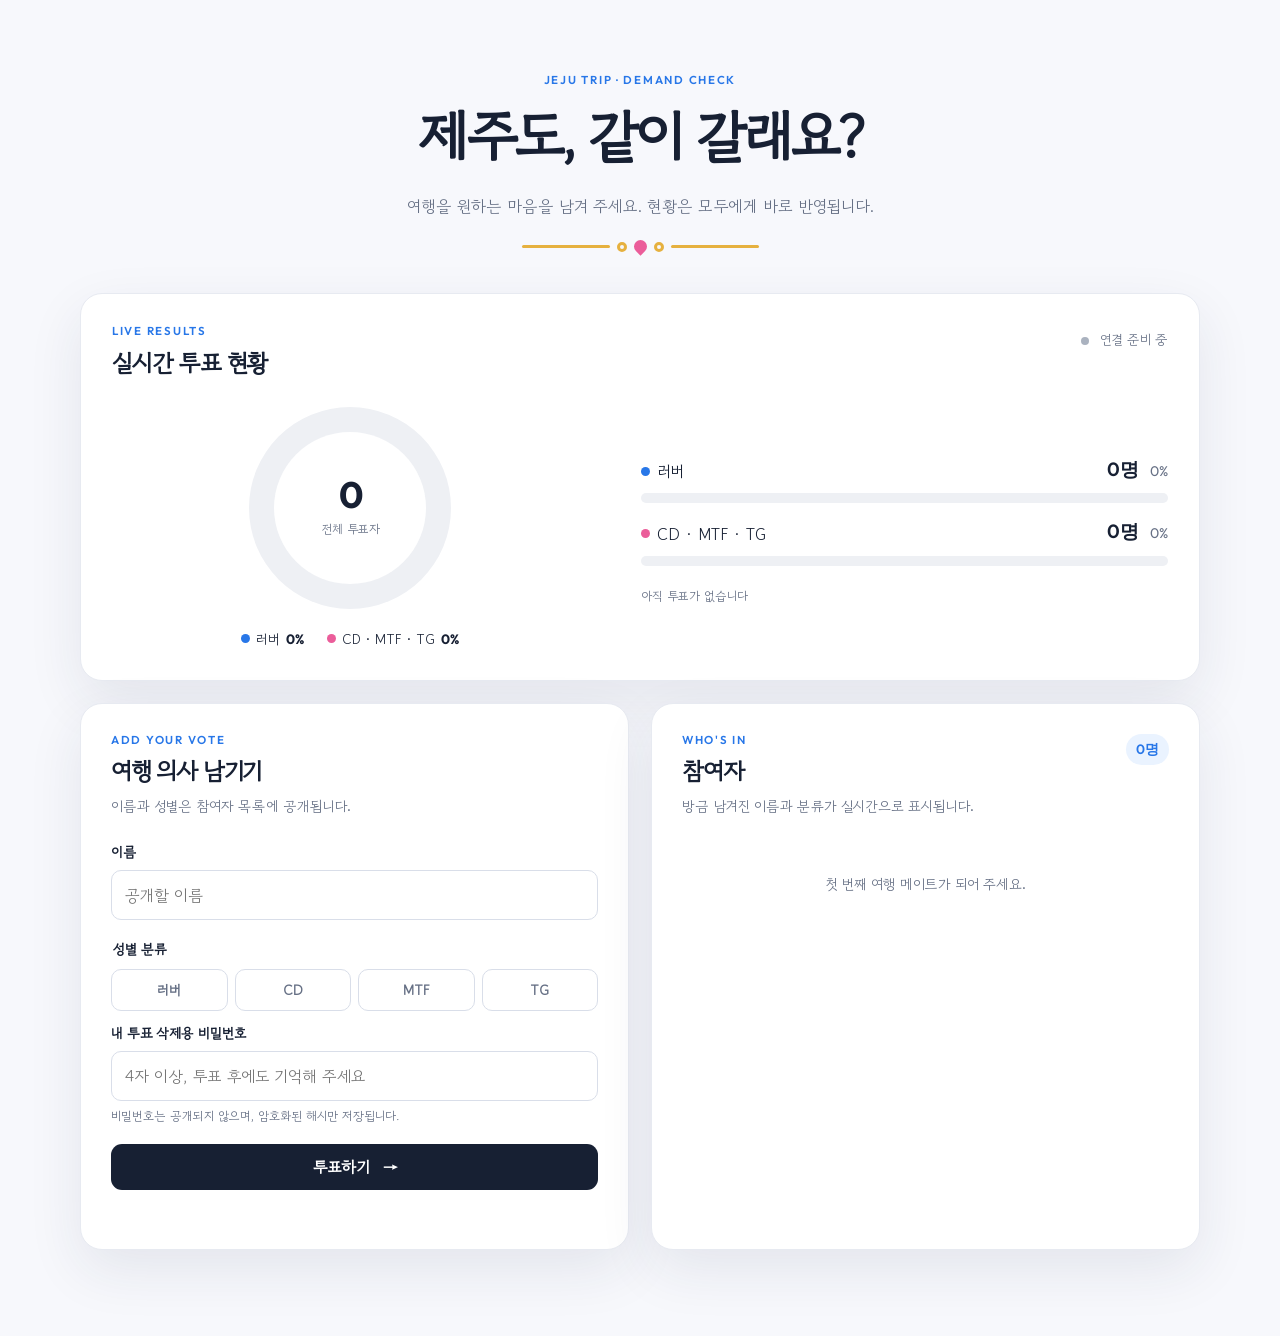
==== site/index.html @ 7d409d86 "Deploy travel vote site" ====
<!doctype html>
<html lang="ko">
  <head>
    <meta charset="UTF-8" />
    <meta name="viewport" content="width=device-width, initial-scale=1.0" />
    <meta
      name="description"
      content="제주도 여행 수요조사 실시간 투표"
    />
    <title>제주도 여행 수요조사</title>
    <link rel="preconnect" href="https://fonts.googleapis.com" />
    <link rel="preconnect" href="https://fonts.gstatic.com" crossorigin />
    <link
      href="https://fonts.googleapis.com/css2?family=Gowun+Dodum&family=Outfit:wght@400;500;600;700&display=swap"
      rel="stylesheet"
    />
    <link rel="stylesheet" href="./styles.css" />
  </head>
  <body>
    <main class="page-shell">
      <section class="hero" aria-labelledby="page-title">
        <p class="eyebrow">JEJU TRIP · DEMAND CHECK</p>
        <h1 id="page-title">제주도, 같이 갈래요?</h1>
        <p class="hero-copy">
          여행을 원하는 마음을 남겨 주세요. 현황은 모두에게 바로 반영됩니다.
        </p>
        <div class="island-line" aria-hidden="true">
          <span></span><i></i><b></b><i></i><span></span>
        </div>
      </section>

      <div id="setup-note" class="setup-note" hidden role="alert">
        아직 연결 설정이 되지 않았습니다. <code>site/config.js</code>에 Supabase
        프로젝트 정보를 넣은 뒤 다시 열어 주세요.
      </div>

      <section class="dashboard" aria-labelledby="results-title">
        <div class="section-heading">
          <div>
            <p class="eyebrow">LIVE RESULTS</p>
            <h2 id="results-title">실시간 투표 현황</h2>
          </div>
          <p id="connection-status" class="connection-status" aria-live="polite">
            연결 준비 중
          </p>
        </div>

        <div class="result-layout">
          <div class="chart-card">
            <div id="donut" class="donut empty" style="--lover-angle: 0deg" role="img" aria-label="성별 투표 비율 그래프">
              <div class="donut-center">
                <strong id="total-count">0</strong>
                <span>전체 투표자</span>
              </div>
            </div>
            <div class="legend" aria-label="그래프 범례">
              <div>
                <span class="legend-dot lover-dot"></span>
                <span>러버</span>
                <strong id="lover-percent">0%</strong>
              </div>
              <div>
                <span class="legend-dot other-dot"></span>
                <span>CD · MTF · TG</span>
                <strong id="other-percent">0%</strong>
              </div>
            </div>
          </div>

          <div class="count-card">
            <div class="count-row lover-row">
              <span class="count-label"><i></i>러버</span>
              <strong id="lover-count">0명</strong>
              <span id="lover-ratio" class="ratio">0%</span>
            </div>
            <div class="bar-track" aria-hidden="true"><span id="lover-bar" class="lover-bar"></span></div>
            <div class="count-row other-row">
              <span class="count-label"><i></i>CD · MTF · TG</span>
              <strong id="other-count">0명</strong>
              <span id="other-ratio" class="ratio">0%</span>
            </div>
            <div class="bar-track" aria-hidden="true"><span id="other-bar" class="other-bar"></span></div>
            <p class="update-time" id="updated-at">아직 투표가 없습니다</p>
          </div>
        </div>
      </section>

      <div class="content-grid">
        <section class="panel vote-panel" aria-labelledby="vote-title">
          <p class="eyebrow">ADD YOUR VOTE</p>
          <h2 id="vote-title">여행 의사 남기기</h2>
          <p class="panel-intro">이름과 성별은 참여자 목록에 공개됩니다.</p>

          <form id="vote-form" novalidate>
            <label for="voter-name">이름</label>
            <input id="voter-name" name="name" type="text" maxlength="40" autocomplete="name" placeholder="공개할 이름" required />

            <fieldset>
              <legend>성별 분류</legend>
              <div class="gender-options">
                <label><input type="radio" name="gender" value="lover" required /><span>러버</span></label>
                <label><input type="radio" name="gender" value="cd" /><span>CD</span></label>
                <label><input type="radio" name="gender" value="mtf" /><span>MTF</span></label>
                <label><input type="radio" name="gender" value="tg" /><span>TG</span></label>
              </div>
            </fieldset>

            <label for="vote-password">내 투표 삭제용 비밀번호</label>
            <input id="vote-password" name="password" type="password" minlength="4" maxlength="72" autocomplete="new-password" placeholder="4자 이상, 투표 후에도 기억해 주세요" required />
            <p class="input-hint">비밀번호는 공개되지 않으며, 암호화된 해시만 저장됩니다.</p>

            <button class="primary-button" type="submit">투표하기 <span aria-hidden="true">→</span></button>
            <p id="vote-message" class="form-message" aria-live="polite"></p>
          </form>
        </section>

        <section class="panel people-panel" aria-labelledby="people-title">
          <div class="people-heading">
            <div>
              <p class="eyebrow">WHO'S IN</p>
              <h2 id="people-title">참여자</h2>
            </div>
            <span id="people-count" class="people-count">0명</span>
          </div>
          <p class="panel-intro">방금 남겨진 이름과 분류가 실시간으로 표시됩니다.</p>
          <ul id="participant-list" class="participant-list" aria-live="polite"></ul>
          <p id="empty-participants" class="empty-state">첫 번째 여행 메이트가 되어 주세요.</p>
        </section>
      </div>

      <section class="manage-area" aria-label="투표 관리">
        <div id="own-vote-card" class="manage-card" hidden>
          <div>
            <p class="eyebrow">MY VOTE</p>
            <h2>내 투표 관리</h2>
            <p>이 기기에서 만든 투표를 삭제할 수 있습니다. 기기를 바꾸면 아래 투표번호가 필요합니다.</p>
          </div>
          <div class="vote-id-box">
            <label for="own-vote-id">투표번호</label>
            <div><input id="own-vote-id" readonly /><button id="copy-vote-id" type="button">복사</button></div>
          </div>
          <form id="own-delete-form" class="inline-form">
            <label for="own-delete-password">삭제용 비밀번호</label>
            <input id="own-delete-password" type="password" minlength="4" maxlength="72" required autocomplete="current-password" />
            <button class="outline-button" type="submit">내 투표 삭제</button>
          </form>
          <p id="own-delete-message" class="form-message" aria-live="polite"></p>
        </div>

        <section id="admin-console" class="admin-console" hidden aria-label="관리 도구">
          <p>참여자 카드에서 삭제 대상을 고른 뒤 마스터 비밀번호를 입력하세요.</p>
          <form id="admin-delete-form" class="admin-form">
            <label for="admin-vote-id">삭제할 투표번호</label>
            <input id="admin-vote-id" type="text" placeholder="참여자 목록에서 선택" required />
            <label for="admin-password">마스터 비밀번호</label>
            <input id="admin-password" type="password" required autocomplete="current-password" />
            <button class="danger-button" type="submit">투표 삭제</button>
          </form>
          <p id="admin-message" class="form-message" aria-live="polite"></p>
        </section>
      </section>
    </main>

    <template id="participant-template">
      <li class="participant">
        <span class="person-badge" aria-hidden="true"></span>
        <div class="person-copy"><strong></strong><span></span></div>
        <button class="admin-pick" type="button" hidden>삭제</button>
      </li>
    </template>

    <script src="./config.js"></script>
    <script type="module" src="./app.js"></script>
  </body>
</html>
---- site/styles.css ----
:root {
  --ink: #172033;
  --muted: #667085;
  --line: #e7eaf1;
  --blue: #2877e8;
  --blue-soft: #eaf3ff;
  --pink: #eb5d9a;
  --pink-soft: #fff0f6;
  --sun: #fff6d9;
  --paper: #ffffff;
  --page: #f7f8fc;
  --shadow: 0 20px 55px rgba(29, 45, 79, 0.09);
}

* { box-sizing: border-box; }
[hidden] { display: none !important; }
body { margin: 0; color: var(--ink); background: var(--page); font-family: "Gowun Dodum", system-ui, sans-serif; }
button, input { font: inherit; }
button { cursor: pointer; }

.page-shell { width: min(1120px, calc(100% - 32px)); margin: 0 auto; padding: 74px 0 64px; }
.hero { text-align: center; margin: 0 auto 40px; max-width: 660px; }
.eyebrow { margin: 0 0 8px; color: var(--blue); font: 600 0.72rem/1 "Outfit", sans-serif; letter-spacing: 0.15em; }
h1, h2, strong { font-family: "Gowun Dodum", system-ui, sans-serif; }
h1 { margin: 0; font-size: clamp(2.2rem, 5vw, 3.55rem); letter-spacing: -0.07em; }
h2 { margin: 0; font-size: 1.5rem; letter-spacing: -0.05em; }
.hero-copy { margin: 17px auto 0; color: var(--muted); font-size: 1.02rem; line-height: 1.7; }
.island-line { display: flex; justify-content: center; align-items: center; gap: 7px; margin-top: 20px; color: #e6b13f; }
.island-line span { width: 88px; height: 3px; background: currentColor; border-radius: 4px; }
.island-line i { width: 10px; height: 10px; display: block; border: 3px solid currentColor; border-radius: 50%; }
.island-line b { width: 13px; height: 13px; display: block; background: var(--pink); border-radius: 50% 50% 50% 0; transform: rotate(-45deg); }

.setup-note { max-width: 760px; margin: 0 auto 22px; padding: 14px 17px; border: 1px solid #f6d696; border-radius: 12px; color: #775f22; background: #fff8e5; font-size: .92rem; }
.dashboard, .panel, .manage-card { background: var(--paper); border: 1px solid var(--line); border-radius: 22px; box-shadow: var(--shadow); }
.dashboard { padding: 31px; }
.section-heading, .people-heading { display: flex; align-items: start; justify-content: space-between; gap: 16px; }
.connection-status { margin: 5px 0 0; color: var(--muted); font-size: .82rem; }
.connection-status::before { content: ""; display: inline-block; width: 8px; height: 8px; margin-right: 7px; border-radius: 50%; background: #aab2bf; }
.connection-status.connected::before { background: #39ac6c; box-shadow: 0 0 0 4px #e4f6eb; }
.result-layout { display: grid; grid-template-columns: .95fr 1.05fr; gap: 52px; align-items: center; margin-top: 27px; }
.chart-card { display: flex; flex-direction: column; align-items: center; }
.donut { --lover-angle: 0deg; position: relative; display: grid; width: 202px; height: 202px; place-items: center; border-radius: 50%; background: conic-gradient(var(--blue) 0deg var(--lover-angle), var(--pink) var(--lover-angle) 360deg); transition: background .45s ease; }.donut.empty { background: #eef0f4; }
.donut::after { content: ""; position: absolute; inset: 25px; border-radius: 50%; background: var(--paper); }
.donut-center { position: relative; z-index: 1; display: grid; text-align: center; }
.donut-center strong { font: 700 2.3rem/1 "Outfit", sans-serif; letter-spacing: -0.07em; }
.donut-center span { margin-top: 6px; color: var(--muted); font-size: .76rem; }
.legend { display: flex; flex-wrap: wrap; justify-content: center; gap: 10px 23px; margin-top: 20px; font-size: .85rem; }
.legend div { display: flex; align-items: center; gap: 6px; }.legend strong { font-family: "Outfit"; }.legend-dot { width: 9px; height: 9px; border-radius: 50%; }.lover-dot { background: var(--blue); }.other-dot { background: var(--pink); }
.count-card { display: grid; gap: 10px; }.count-row { display: grid; grid-template-columns: 1fr auto auto; align-items: baseline; gap: 11px; margin-top: 6px; }.count-row strong { font: 600 1.2rem "Outfit"; }.ratio { color: var(--muted); font: .88rem "Outfit"; }.count-label { display: inline-flex; align-items: center; gap: 7px; }.count-label i { width: 9px; height: 9px; border-radius: 50%; }.lover-row i { background: var(--blue); }.other-row i { background: var(--pink); }.bar-track { height: 10px; overflow: hidden; border-radius: 100px; background: #eef0f4; }.bar-track span { display: block; width: 0; height: 100%; border-radius: inherit; transition: width .45s ease; }.lover-bar { background: var(--blue); }.other-bar { background: var(--pink); }.update-time { margin: 11px 0 0; color: var(--muted); font-size: .76rem; }

.content-grid { display: grid; grid-template-columns: 1fr 1fr; gap: 22px; margin-top: 22px; }.panel { padding: 30px; }.panel-intro { margin: 8px 0 24px; color: var(--muted); font-size: .88rem; line-height: 1.55; }
form { display: grid; gap: 8px; } label, legend { font-size: .86rem; font-weight: 700; } input { width: 100%; min-width: 0; padding: 12px 13px; border: 1px solid #d9dee9; border-radius: 10px; color: var(--ink); outline: none; background: #fff; transition: border-color .15s, box-shadow .15s; } input:focus { border-color: var(--blue); box-shadow: 0 0 0 4px #eaf3ff; } fieldset { margin: 11px 0 4px; padding: 0; border: 0; } legend { margin-bottom: 10px; }.gender-options { display: grid; grid-template-columns: repeat(4, 1fr); gap: 7px; }.gender-options label { position: relative; }.gender-options input { position: absolute; opacity: 0; }.gender-options span { display: block; padding: 10px 5px; border: 1px solid #d9dee9; border-radius: 10px; text-align: center; color: var(--muted); font-weight: 600; transition: .15s; }.gender-options input:checked + span { border-color: var(--blue); color: var(--blue); background: var(--blue-soft); box-shadow: inset 0 0 0 1px var(--blue); }.input-hint { margin: -2px 0 6px; color: var(--muted); font-size: .76rem; }.primary-button, .outline-button, .danger-button { min-height: 46px; border: 0; border-radius: 11px; font-weight: 700; }.primary-button { margin-top: 5px; color: white; background: var(--ink); }.primary-button:hover { background: #283956; }.primary-button:disabled, .outline-button:disabled, .danger-button:disabled { cursor: wait; opacity: .55; }.primary-button span { margin-left: 8px; }.form-message { min-height: 18px; margin: 3px 0 0; color: var(--muted); font-size: .8rem; line-height: 1.45; }.form-message.error { color: #bb355e; }.form-message.success { color: #23824d; }
.people-count { padding: 6px 10px; border-radius: 99px; color: var(--blue); background: var(--blue-soft); font: 600 .85rem "Outfit"; }.participant-list { display: grid; gap: 8px; max-height: 418px; margin: 0; padding: 0; overflow-y: auto; list-style: none; }.participant { display: grid; grid-template-columns: auto 1fr auto; align-items: center; gap: 10px; padding: 10px; border: 1px solid #edf0f5; border-radius: 12px; }.person-badge { width: 29px; height: 29px; border-radius: 50%; background: var(--blue-soft); }.person-copy { display: grid; min-width: 0; gap: 2px; }.person-copy strong { overflow: hidden; text-overflow: ellipsis; white-space: nowrap; font-size: .92rem; }.person-copy span { color: var(--muted); font-size: .72rem; }.admin-pick { padding: 5px 7px; border: 1px solid #ecc9d8; border-radius: 7px; color: #bd3d70; background: #fff7fa; font-size: .69rem; }.empty-state { margin: 32px 0; color: var(--muted); text-align: center; font-size: .88rem; }

.manage-area { margin-top: 22px; }.manage-card { display: grid; grid-template-columns: 1.1fr .75fr 1.1fr; gap: 22px; align-items: end; padding: 27px 30px; }.manage-card h2 { font-size: 1.27rem; }.manage-card p:not(.eyebrow) { margin: 7px 0 0; color: var(--muted); font-size: .82rem; line-height: 1.55; }.vote-id-box { display: grid; gap: 8px; }.vote-id-box div { display: flex; }.vote-id-box input { border-radius: 10px 0 0 10px; font: .72rem "Outfit"; }.vote-id-box button { padding: 0 11px; border: 1px solid #d9dee9; border-left: 0; border-radius: 0 10px 10px 0; color: var(--ink); background: #f4f6fa; font-size: .8rem; }.inline-form { grid-template-columns: 1fr auto; align-items: end; }.inline-form label { grid-column: 1 / -1; }.outline-button { padding: 0 15px; border: 1px solid var(--ink); background: white; color: var(--ink); }.outline-button:hover { background: #f5f7fb; }.inline-form .form-message { grid-column: 1 / -1; }.admin-console { margin-top: 15px; padding: 21px 22px 22px; border: 1px dashed #e8bfd0; border-radius: 16px; color: #7a3a54; background: #fff9fb; }.admin-console > p { margin: 0 0 15px; font-size: .8rem; }.admin-form { display: grid; grid-template-columns: 1fr 1fr auto; align-items: end; }.admin-form label { grid-row: 1; }.admin-form input, .admin-form button { grid-row: 2; }.danger-button { padding: 0 17px; color: white; background: #ca3f70; }.danger-button:hover { background: #ad2f5c; }

@media (max-width: 760px) { .page-shell { padding-top: 48px; }.dashboard, .panel { padding: 23px; }.result-layout, .content-grid, .manage-card { grid-template-columns: 1fr; gap: 28px; }.count-card { max-width: 450px; width: 100%; margin: 0 auto; }.manage-card { align-items: stretch; }.inline-form, .admin-form { grid-template-columns: 1fr; }.admin-form label, .admin-form input, .admin-form button { grid-row: auto; }.participant-list { max-height: 340px; } }
@media (max-width: 420px) { .page-shell { width: min(100% - 22px, 1120px); }.section-heading { display: block; }.connection-status { margin-top: 13px; }.gender-options { gap: 4px; }.gender-options span { font-size: .76rem; }.donut { width: 180px; height: 180px; }.donut::after { inset: 22px; } }
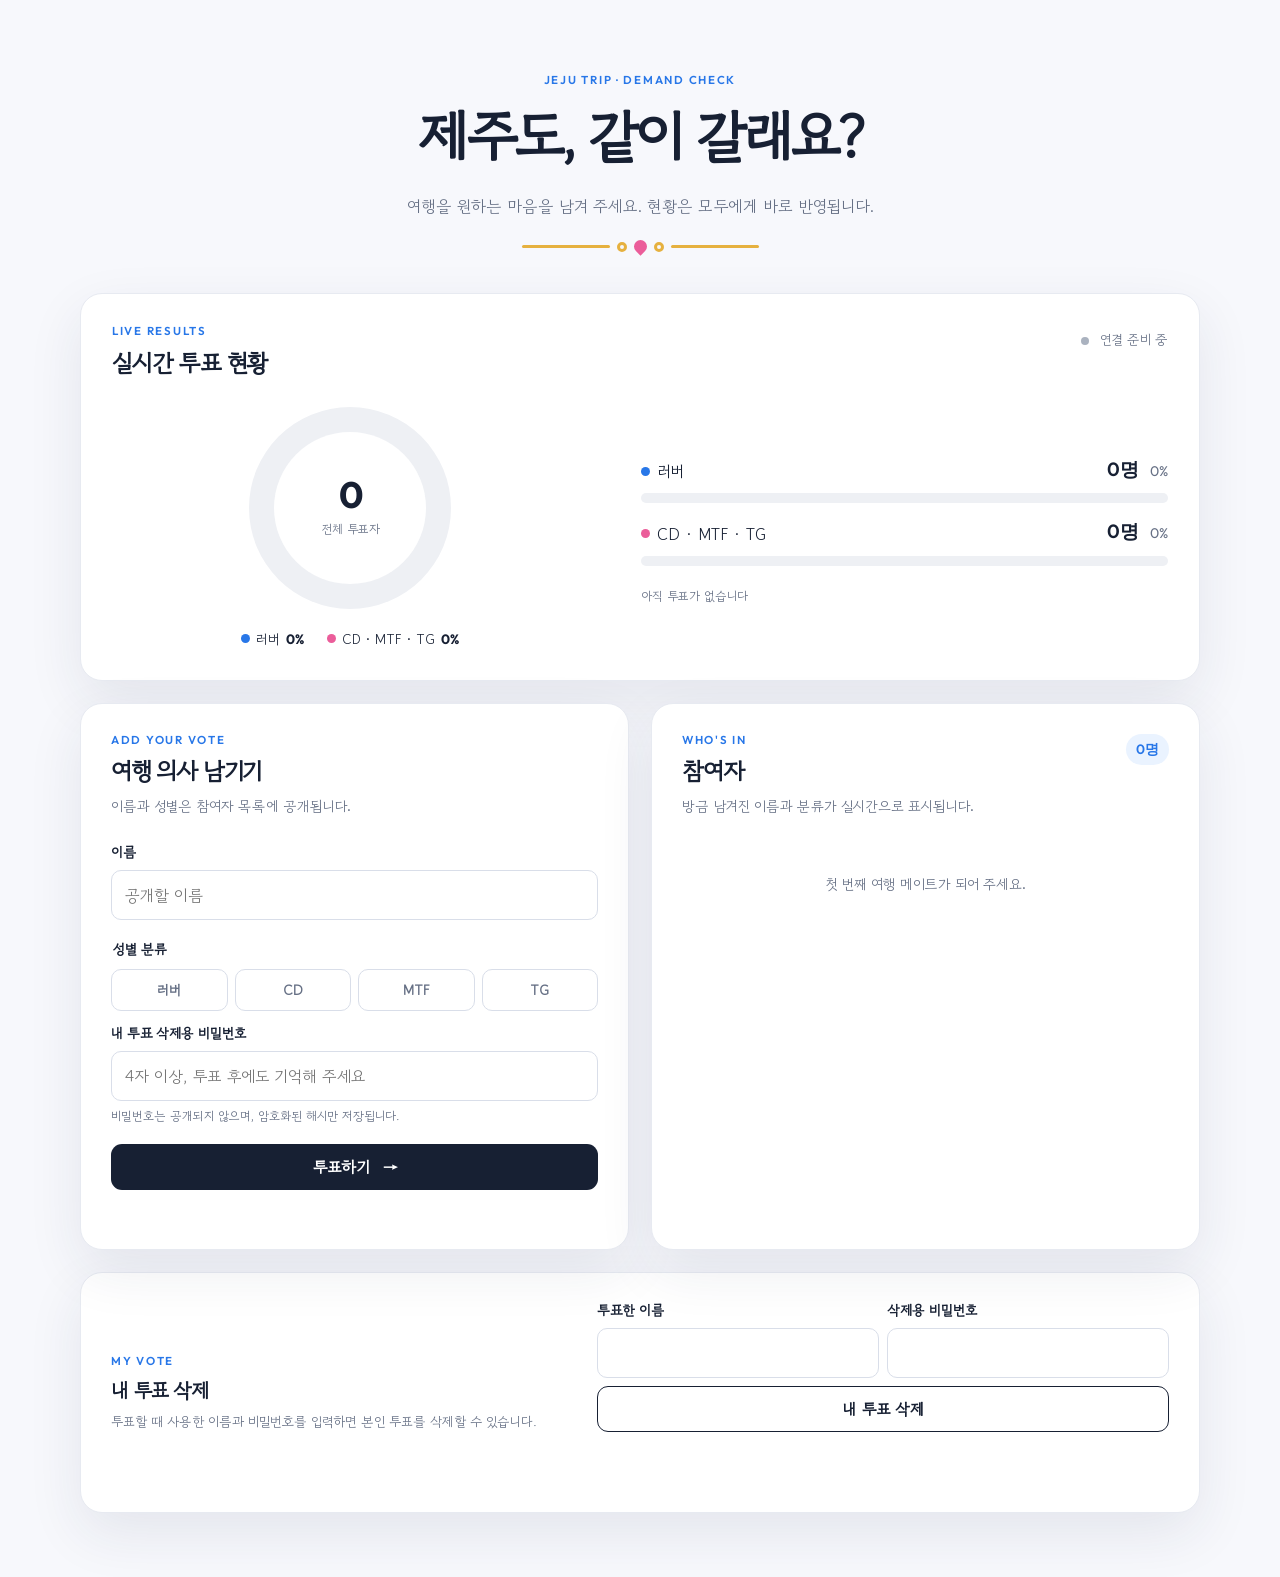
==== commit 2aa6d1d1: "사용자 투표 삭제 기능 추가" ====
--- a/site/index.html
+++ b/site/index.html
@@ -129,18 +129,16 @@
       </div>
 
       <section class="manage-area" aria-label="투표 관리">
-        <div id="own-vote-card" class="manage-card" hidden>
+        <div id="own-vote-card" class="manage-card">
           <div>
             <p class="eyebrow">MY VOTE</p>
-            <h2>내 투표 관리</h2>
-            <p>이 기기에서 만든 투표를 삭제할 수 있습니다. 기기를 바꾸면 아래 투표번호가 필요합니다.</p>
-          </div>
-          <div class="vote-id-box">
-            <label for="own-vote-id">투표번호</label>
-            <div><input id="own-vote-id" readonly /><button id="copy-vote-id" type="button">복사</button></div>
+            <h2>내 투표 삭제</h2>
+            <p>투표할 때 사용한 이름과 비밀번호를 입력하면 본인 투표를 삭제할 수 있습니다.</p>
           </div>
           <form id="own-delete-form" class="inline-form">
+            <label for="own-delete-name">투표한 이름</label>
             <label for="own-delete-password">삭제용 비밀번호</label>
+            <input id="own-delete-name" type="text" maxlength="40" required autocomplete="name" />
             <input id="own-delete-password" type="password" minlength="4" maxlength="72" required autocomplete="current-password" />
             <button class="outline-button" type="submit">내 투표 삭제</button>
           </form>
--- a/site/styles.css
+++ b/site/styles.css
@@ -52,7 +52,7 @@
 form { display: grid; gap: 8px; } label, legend { font-size: .86rem; font-weight: 700; } input { width: 100%; min-width: 0; padding: 12px 13px; border: 1px solid #d9dee9; border-radius: 10px; color: var(--ink); outline: none; background: #fff; transition: border-color .15s, box-shadow .15s; } input:focus { border-color: var(--blue); box-shadow: 0 0 0 4px #eaf3ff; } fieldset { margin: 11px 0 4px; padding: 0; border: 0; } legend { margin-bottom: 10px; }.gender-options { display: grid; grid-template-columns: repeat(4, 1fr); gap: 7px; }.gender-options label { position: relative; }.gender-options input { position: absolute; opacity: 0; }.gender-options span { display: block; padding: 10px 5px; border: 1px solid #d9dee9; border-radius: 10px; text-align: center; color: var(--muted); font-weight: 600; transition: .15s; }.gender-options input:checked + span { border-color: var(--blue); color: var(--blue); background: var(--blue-soft); box-shadow: inset 0 0 0 1px var(--blue); }.input-hint { margin: -2px 0 6px; color: var(--muted); font-size: .76rem; }.primary-button, .outline-button, .danger-button { min-height: 46px; border: 0; border-radius: 11px; font-weight: 700; }.primary-button { margin-top: 5px; color: white; background: var(--ink); }.primary-button:hover { background: #283956; }.primary-button:disabled, .outline-button:disabled, .danger-button:disabled { cursor: wait; opacity: .55; }.primary-button span { margin-left: 8px; }.form-message { min-height: 18px; margin: 3px 0 0; color: var(--muted); font-size: .8rem; line-height: 1.45; }.form-message.error { color: #bb355e; }.form-message.success { color: #23824d; }
 .people-count { padding: 6px 10px; border-radius: 99px; color: var(--blue); background: var(--blue-soft); font: 600 .85rem "Outfit"; }.participant-list { display: grid; gap: 8px; max-height: 418px; margin: 0; padding: 0; overflow-y: auto; list-style: none; }.participant { display: grid; grid-template-columns: auto 1fr auto; align-items: center; gap: 10px; padding: 10px; border: 1px solid #edf0f5; border-radius: 12px; }.person-badge { width: 29px; height: 29px; border-radius: 50%; background: var(--blue-soft); }.person-copy { display: grid; min-width: 0; gap: 2px; }.person-copy strong { overflow: hidden; text-overflow: ellipsis; white-space: nowrap; font-size: .92rem; }.person-copy span { color: var(--muted); font-size: .72rem; }.admin-pick { padding: 5px 7px; border: 1px solid #ecc9d8; border-radius: 7px; color: #bd3d70; background: #fff7fa; font-size: .69rem; }.empty-state { margin: 32px 0; color: var(--muted); text-align: center; font-size: .88rem; }
 
-.manage-area { margin-top: 22px; }.manage-card { display: grid; grid-template-columns: 1.1fr .75fr 1.1fr; gap: 22px; align-items: end; padding: 27px 30px; }.manage-card h2 { font-size: 1.27rem; }.manage-card p:not(.eyebrow) { margin: 7px 0 0; color: var(--muted); font-size: .82rem; line-height: 1.55; }.vote-id-box { display: grid; gap: 8px; }.vote-id-box div { display: flex; }.vote-id-box input { border-radius: 10px 0 0 10px; font: .72rem "Outfit"; }.vote-id-box button { padding: 0 11px; border: 1px solid #d9dee9; border-left: 0; border-radius: 0 10px 10px 0; color: var(--ink); background: #f4f6fa; font-size: .8rem; }.inline-form { grid-template-columns: 1fr auto; align-items: end; }.inline-form label { grid-column: 1 / -1; }.outline-button { padding: 0 15px; border: 1px solid var(--ink); background: white; color: var(--ink); }.outline-button:hover { background: #f5f7fb; }.inline-form .form-message { grid-column: 1 / -1; }.admin-console { margin-top: 15px; padding: 21px 22px 22px; border: 1px dashed #e8bfd0; border-radius: 16px; color: #7a3a54; background: #fff9fb; }.admin-console > p { margin: 0 0 15px; font-size: .8rem; }.admin-form { display: grid; grid-template-columns: 1fr 1fr auto; align-items: end; }.admin-form label { grid-row: 1; }.admin-form input, .admin-form button { grid-row: 2; }.danger-button { padding: 0 17px; color: white; background: #ca3f70; }.danger-button:hover { background: #ad2f5c; }
+.manage-area { margin-top: 22px; }.manage-card { display: grid; grid-template-columns: 1fr 1.25fr; gap: 28px; align-items: end; padding: 27px 30px; }.manage-card h2 { font-size: 1.27rem; }.manage-card p:not(.eyebrow) { margin: 7px 0 0; color: var(--muted); font-size: .82rem; line-height: 1.55; }.inline-form { grid-template-columns: repeat(2, minmax(0, 1fr)); align-items: end; }.inline-form button, .inline-form .form-message { grid-column: 1 / -1; }.outline-button { padding: 0 15px; border: 1px solid var(--ink); background: white; color: var(--ink); }.outline-button:hover { background: #f5f7fb; }.admin-console { margin-top: 15px; padding: 21px 22px 22px; border: 1px dashed #e8bfd0; border-radius: 16px; color: #7a3a54; background: #fff9fb; }.admin-console > p { margin: 0 0 15px; font-size: .8rem; }.admin-form { display: grid; grid-template-columns: 1fr 1fr auto; align-items: end; }.admin-form label { grid-row: 1; }.admin-form input, .admin-form button { grid-row: 2; }.danger-button { padding: 0 17px; color: white; background: #ca3f70; }.danger-button:hover { background: #ad2f5c; }
 
 @media (max-width: 760px) { .page-shell { padding-top: 48px; }.dashboard, .panel { padding: 23px; }.result-layout, .content-grid, .manage-card { grid-template-columns: 1fr; gap: 28px; }.count-card { max-width: 450px; width: 100%; margin: 0 auto; }.manage-card { align-items: stretch; }.inline-form, .admin-form { grid-template-columns: 1fr; }.admin-form label, .admin-form input, .admin-form button { grid-row: auto; }.participant-list { max-height: 340px; } }
 @media (max-width: 420px) { .page-shell { width: min(100% - 22px, 1120px); }.section-heading { display: block; }.connection-status { margin-top: 13px; }.gender-options { gap: 4px; }.gender-options span { font-size: .76rem; }.donut { width: 180px; height: 180px; }.donut::after { inset: 22px; } }
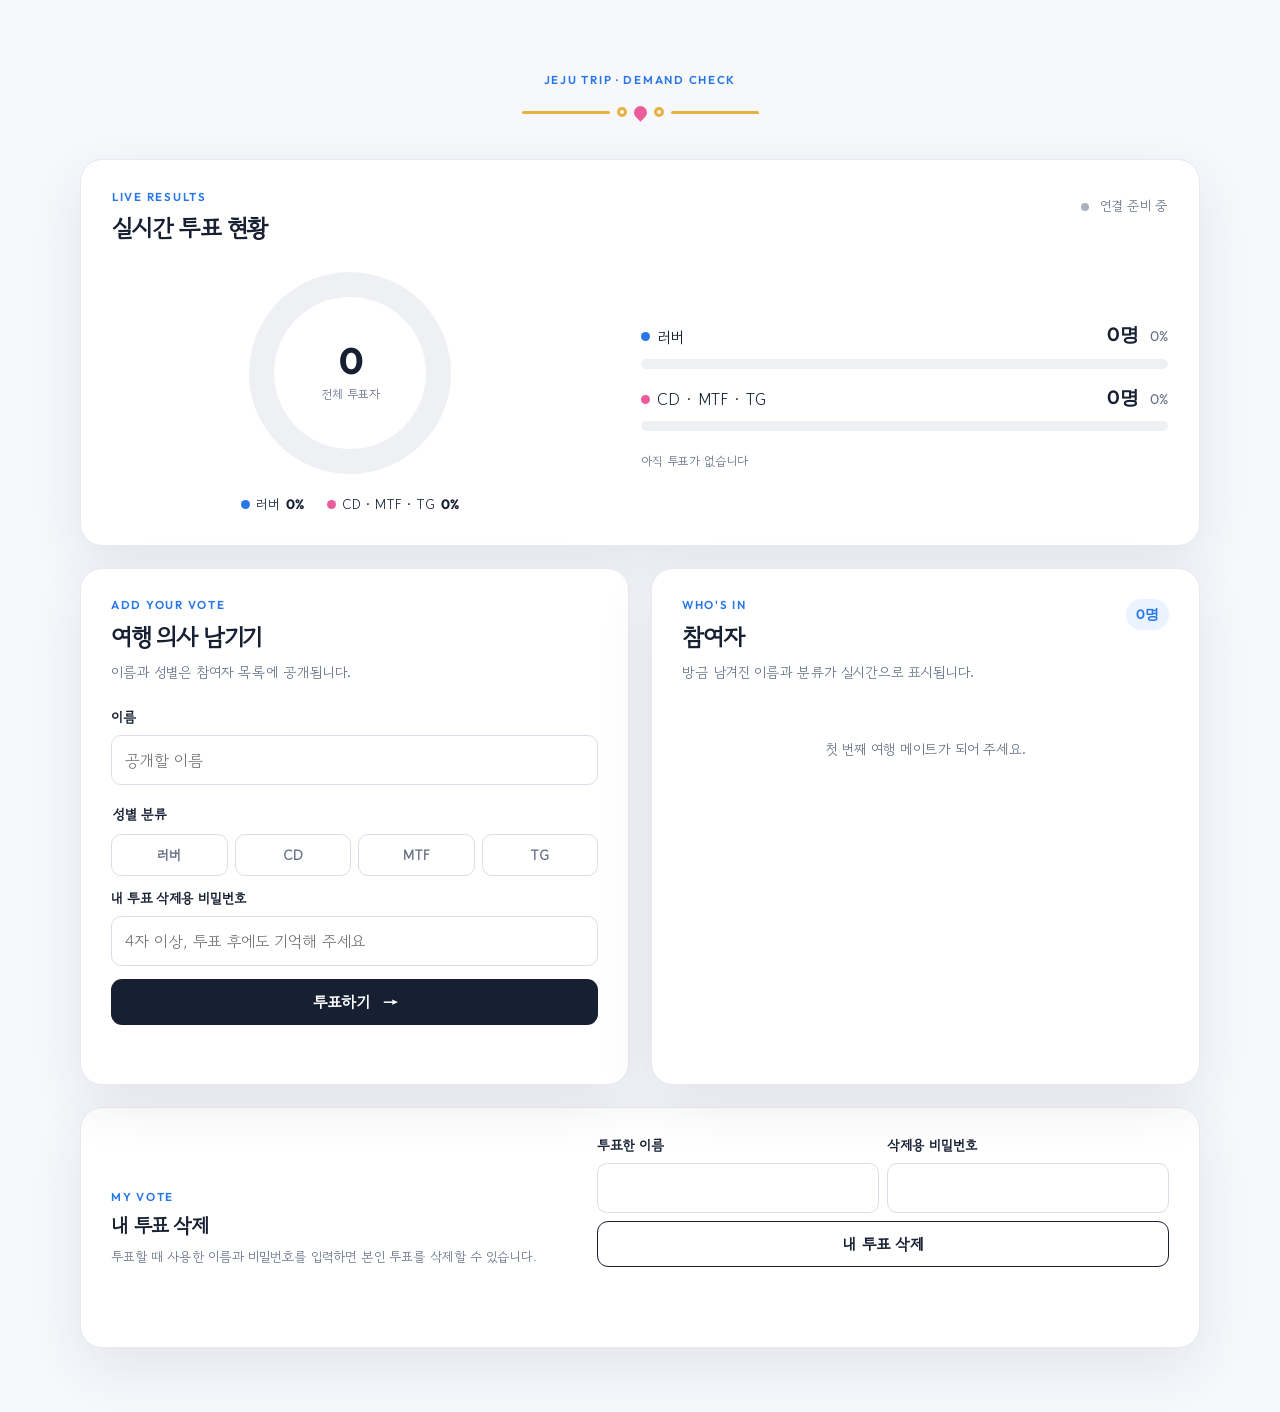
==== commit a308e2c1: "텍스트 수정" ====
--- a/site/index.html
+++ b/site/index.html
@@ -20,10 +20,7 @@
     <main class="page-shell">
       <section class="hero" aria-labelledby="page-title">
         <p class="eyebrow">JEJU TRIP · DEMAND CHECK</p>
-        <h1 id="page-title">제주도, 같이 갈래요?</h1>
-        <p class="hero-copy">
-          여행을 원하는 마음을 남겨 주세요. 현황은 모두에게 바로 반영됩니다.
-        </p>
+  
         <div class="island-line" aria-hidden="true">
           <span></span><i></i><b></b><i></i><span></span>
         </div>
@@ -107,7 +104,7 @@
 
             <label for="vote-password">내 투표 삭제용 비밀번호</label>
             <input id="vote-password" name="password" type="password" minlength="4" maxlength="72" autocomplete="new-password" placeholder="4자 이상, 투표 후에도 기억해 주세요" required />
-            <p class="input-hint">비밀번호는 공개되지 않으며, 암호화된 해시만 저장됩니다.</p>
+       
 
             <button class="primary-button" type="submit">투표하기 <span aria-hidden="true">→</span></button>
             <p id="vote-message" class="form-message" aria-live="polite"></p>
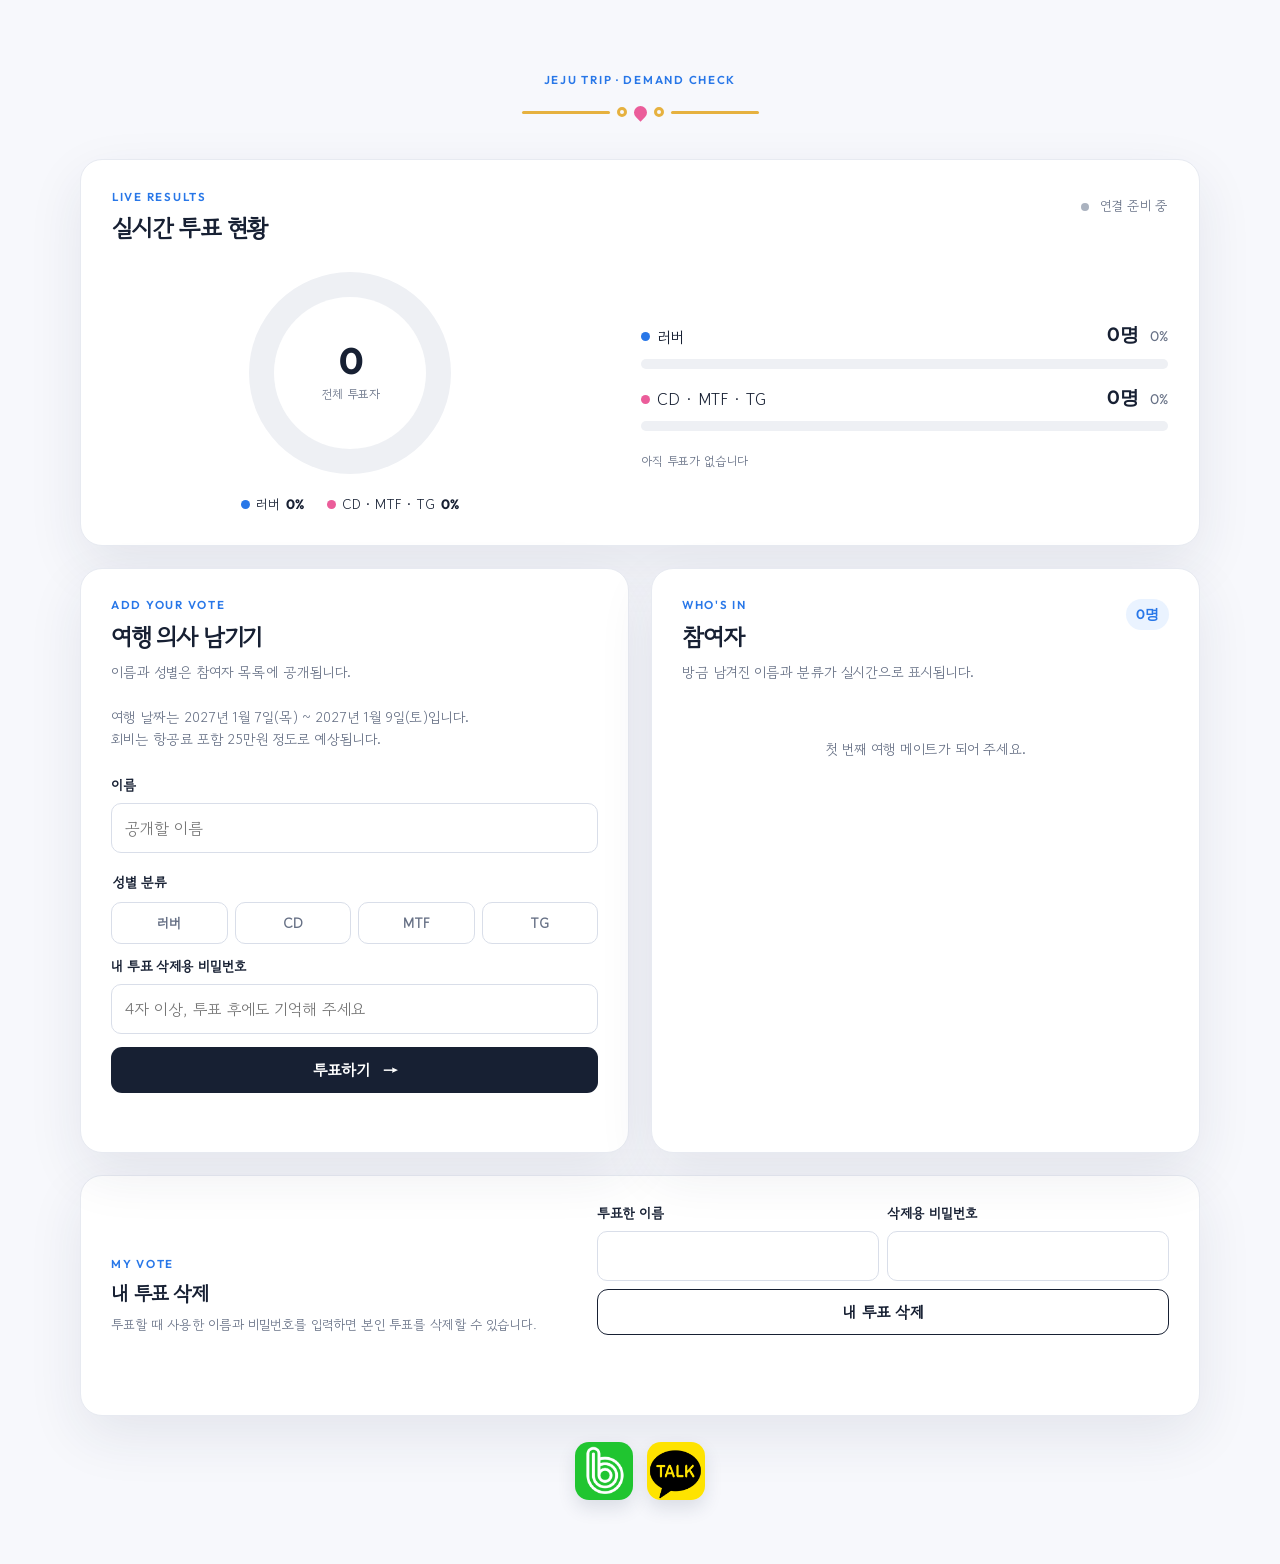
==== commit f5978fc5: "ui_edit" ====
--- a/site/index.html
+++ b/site/index.html
@@ -18,7 +18,7 @@
   </head>
   <body>
     <main class="page-shell">
-      <section class="hero" aria-labelledby="page-title">
+      <section class="hero">
         <p class="eyebrow">JEJU TRIP · DEMAND CHECK</p>
   
         <div class="island-line" aria-hidden="true">
@@ -87,6 +87,7 @@
           <p class="eyebrow">ADD YOUR VOTE</p>
           <h2 id="vote-title">여행 의사 남기기</h2>
           <p class="panel-intro">이름과 성별은 참여자 목록에 공개됩니다.</p>
+          <p class="panel-intro">여행 날짜는 2027년 1월 7일(목) ~ 2027년 1월 9일(토)입니다.<br />회비는 항공료 포함 25만원 정도로 예상됩니다.</p>
 
           <form id="vote-form" novalidate>
             <label for="voter-name">이름</label>
@@ -154,6 +155,15 @@
           <p id="admin-message" class="form-message" aria-live="polite"></p>
         </section>
       </section>
+
+      <footer class="community-links" aria-label="커뮤니티 바로가기">
+        <a class="community-link" href="https://band.us/@thegums" target="_blank" rel="noopener noreferrer" aria-label="BAND 모임 열기">
+          <img src="./assets/band.png" alt="BAND" />
+        </a>
+        <a class="community-link" href="https://open.kakao.com/o/gIXZodLi" target="_blank" rel="noopener noreferrer" aria-label="카카오톡 오픈채팅 열기">
+          <img src="./assets/talk.png" alt="카카오톡" />
+        </a>
+      </footer>
     </main>
 
     <template id="participant-template">
--- a/site/styles.css
+++ b/site/styles.css
@@ -54,5 +54,7 @@
 
 .manage-area { margin-top: 22px; }.manage-card { display: grid; grid-template-columns: 1fr 1.25fr; gap: 28px; align-items: end; padding: 27px 30px; }.manage-card h2 { font-size: 1.27rem; }.manage-card p:not(.eyebrow) { margin: 7px 0 0; color: var(--muted); font-size: .82rem; line-height: 1.55; }.inline-form { grid-template-columns: repeat(2, minmax(0, 1fr)); align-items: end; }.inline-form button, .inline-form .form-message { grid-column: 1 / -1; }.outline-button { padding: 0 15px; border: 1px solid var(--ink); background: white; color: var(--ink); }.outline-button:hover { background: #f5f7fb; }.admin-console { margin-top: 15px; padding: 21px 22px 22px; border: 1px dashed #e8bfd0; border-radius: 16px; color: #7a3a54; background: #fff9fb; }.admin-console > p { margin: 0 0 15px; font-size: .8rem; }.admin-form { display: grid; grid-template-columns: 1fr 1fr auto; align-items: end; }.admin-form label { grid-row: 1; }.admin-form input, .admin-form button { grid-row: 2; }.danger-button { padding: 0 17px; color: white; background: #ca3f70; }.danger-button:hover { background: #ad2f5c; }
 
+.community-links { display: flex; justify-content: center; gap: 14px; margin: 26px 0 0; }.community-link { display: block; border-radius: 14px; line-height: 0; box-shadow: 0 8px 18px rgba(29, 45, 79, .13); transition: transform .15s ease, box-shadow .15s ease; }.community-link:hover, .community-link:focus-visible { transform: translateY(-2px); box-shadow: 0 12px 24px rgba(29, 45, 79, .18); }.community-link img { display: block; width: 58px; height: 58px; border-radius: 14px; object-fit: cover; }
+
 @media (max-width: 760px) { .page-shell { padding-top: 48px; }.dashboard, .panel { padding: 23px; }.result-layout, .content-grid, .manage-card { grid-template-columns: 1fr; gap: 28px; }.count-card { max-width: 450px; width: 100%; margin: 0 auto; }.manage-card { align-items: stretch; }.inline-form, .admin-form { grid-template-columns: 1fr; }.admin-form label, .admin-form input, .admin-form button { grid-row: auto; }.participant-list { max-height: 340px; } }
 @media (max-width: 420px) { .page-shell { width: min(100% - 22px, 1120px); }.section-heading { display: block; }.connection-status { margin-top: 13px; }.gender-options { gap: 4px; }.gender-options span { font-size: .76rem; }.donut { width: 180px; height: 180px; }.donut::after { inset: 22px; } }
